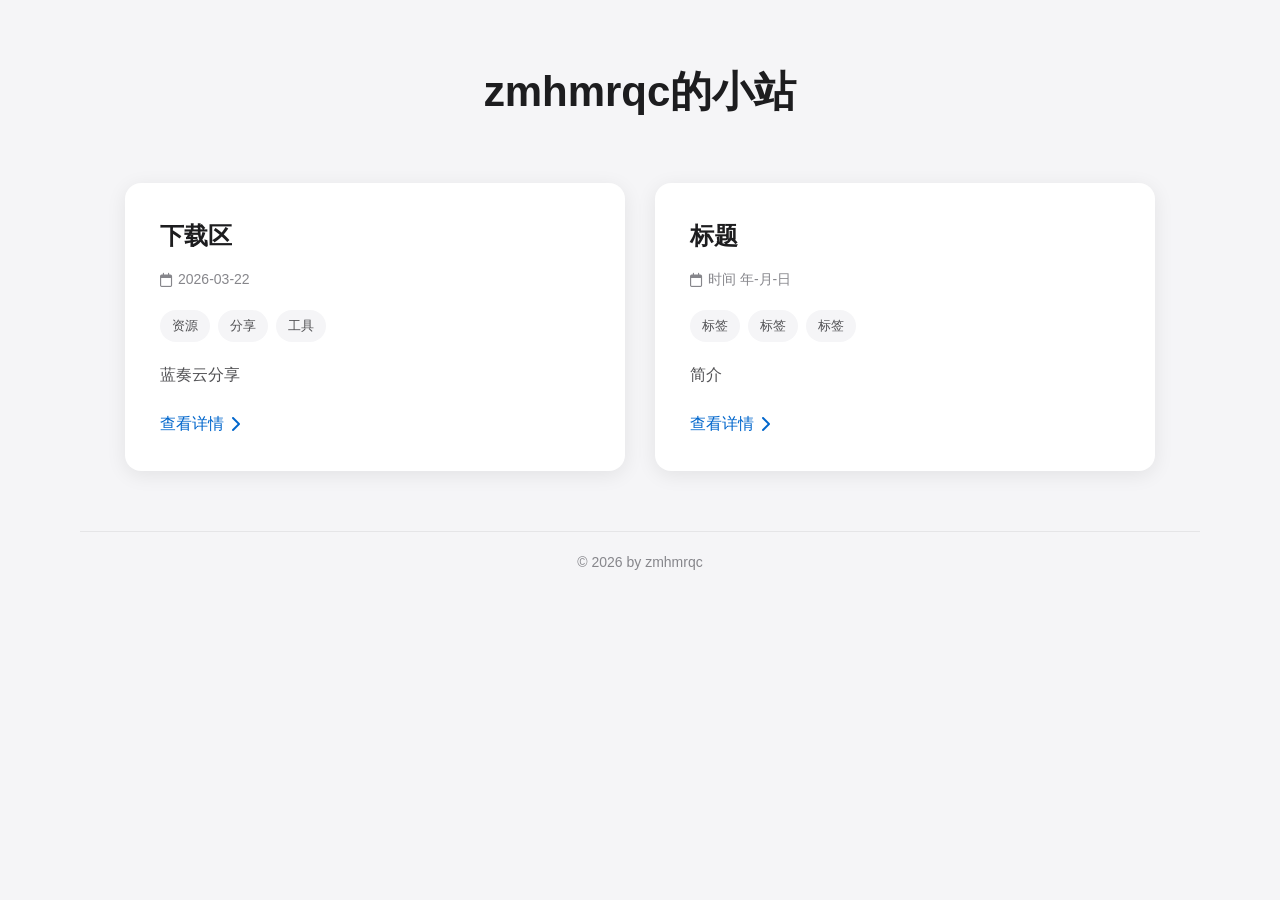
==== index.html @ 3173caaf "Add files via upload" ====
<!DOCTYPE html>
<html lang="zh-CN">
<head>
    <meta charset="UTF-8">
    <meta name="viewport" content="width=device-width, initial-scale=1.0">
    <title>zmhmrqc的小站</title>
    <style>
        * {
            margin: 0;
            padding: 0;
            box-sizing: border-box;
        }
        
        body {
            font-family: -apple-system, BlinkMacSystemFont, "Segoe UI", Roboto, sans-serif;
            background-color: #f5f5f7;
            color: #1d1d1f;
            line-height: 1.5;
            min-height: 100vh;
        }

        /* 页面主体 */
        .main-container {
            max-width: 1200px;
            margin: 0 auto;
            padding: 40px 20px;
        }

        /* 站点标题 */
        .site-title {
            font-size: 36px;
            font-weight: 700;
            margin: 0 0 50px;
            text-align: center;
            color: #1d1d1f;
        }

        /* 卡片容器 - 在电脑上并排显示 */
        .cards-container {
            display: flex;
            flex-wrap: wrap;
            gap: 30px;
            justify-content: center;
        }

        /* 文章卡片 */
        .article-card {
            background-color: #ffffff;
            border-radius: 16px;
            padding: 30px;
            box-shadow: 0 4px 20px rgba(0, 0, 0, 0.08);
            transition: all 0.3s ease;
            flex: 1;
            min-width: 300px;
            max-width: 500px;
        }
        
        .article-card:hover {
            transform: translateY(-5px);
            box-shadow: 0 8px 30px rgba(0, 0, 0, 0.12);
        }

        .article-title {
            font-size: 24px;
            font-weight: 700;
            margin: 0 0 15px;
            color: #1d1d1f;
        }

        .article-meta {
            display: flex;
            align-items: center;
            gap: 12px;
            font-size: 14px;
            color: #86868b;
            margin-bottom: 20px;
        }
        
        .article-date {
            display: inline-flex;
            align-items: center;
            gap: 6px;
        }

        .article-tags {
            display: flex;
            flex-wrap: wrap;
            gap: 8px;
            margin-bottom: 20px;
        }
        
        .tag {
            background-color: #f5f5f7;
            color: #515154;
            padding: 6px 12px;
            border-radius: 100px;
            font-size: 13px;
            font-weight: 500;
        }

        .article-content {
            color: #515154;
            font-size: 16px;
            line-height: 1.6;
            margin-bottom: 25px;
        }
        
        .read-more {
            color: #0066cc;
            text-decoration: none;
            font-weight: 500;
            font-size: 16px;
            display: inline-flex;
            align-items: center;
            gap: 6px;
            transition: color 0.2s ease;
        }
        
        .read-more:hover {
            color: #0052a3;
            text-decoration: underline;
        }

        /* 页脚 */
        .footer {
            text-align: center;
            margin-top: 60px;
            padding: 20px 0;
            color: #86868b;
            font-size: 14px;
            border-top: 1px solid #e5e5e7;
        }

        /* 响应式设计 */
        @media (max-width: 768px) {
            .main-container {
                padding: 20px 16px;
            }
            
            .site-title {
                font-size: 28px;
                margin-bottom: 30px;
            }
            
            .cards-container {
                flex-direction: column;
                gap: 20px;
            }
            
            .article-card {
                min-width: 100%;
                padding: 20px;
            }
            
            .article-title {
                font-size: 20px;
            }
        }
        
        @media (min-width: 1200px) {
            .main-container {
                padding: 60px 40px;
            }
            
            .site-title {
                font-size: 42px;
                margin-bottom: 60px;
            }
            
            .article-card {
                padding: 35px;
            }
        }
    </style>
    <link rel="stylesheet" href="https://cdnjs.cloudflare.com/ajax/libs/font-awesome/6.0.0/css/all.min.css">
</head>
<body>
    <div class="main-container">
        <!-- 站点标题 -->
        <h1 class="site-title">zmhmrqc的小站</h1>

        <!-- 卡片容器 -->
        <div class="cards-container">
            <!-- 文章卡片1 -->
            <article class="article-card">
                <h2 class="article-title">下载区</h2>
                <div class="article-meta">
                    <span class="article-date">
                        <i class="far fa-calendar"></i> 2026-03-22
                    </span>
                </div>
                <div class="article-tags">
                    <span class="tag">资源</span>
                    <span class="tag">分享</span>
                    <span class="tag">工具</span>
                </div>
                <div class="article-content">
                    蓝奏云分享
                </div>
                <a href="#" class="read-more">
                    查看详情 <i class="fas fa-chevron-right"></i>
                </a>
            </article>

            <!-- 文章卡片2 -->
            <article class="article-card">
                <h2 class="article-title">标题</h2>
                <div class="article-meta">
                    <span class="article-date">
                        <i class="far fa-calendar"></i> 时间 年-月-日
                    </span>
                </div>
                <div class="article-tags">
                    <span class="tag">标签</span>
                    <span class="tag">标签</span>
                    <span class="tag">标签</span>
                </div>
                <div class="article-content">
                    简介
                </div>
                <a href="#" class="read-more">
                    查看详情 <i class="fas fa-chevron-right"></i>
                </a>
            </article>
        </div>

        <!-- 页脚 -->
        <div class="footer">
            © 2026 by zmhmrqc
        </div>
    </div>
</body>
</html>
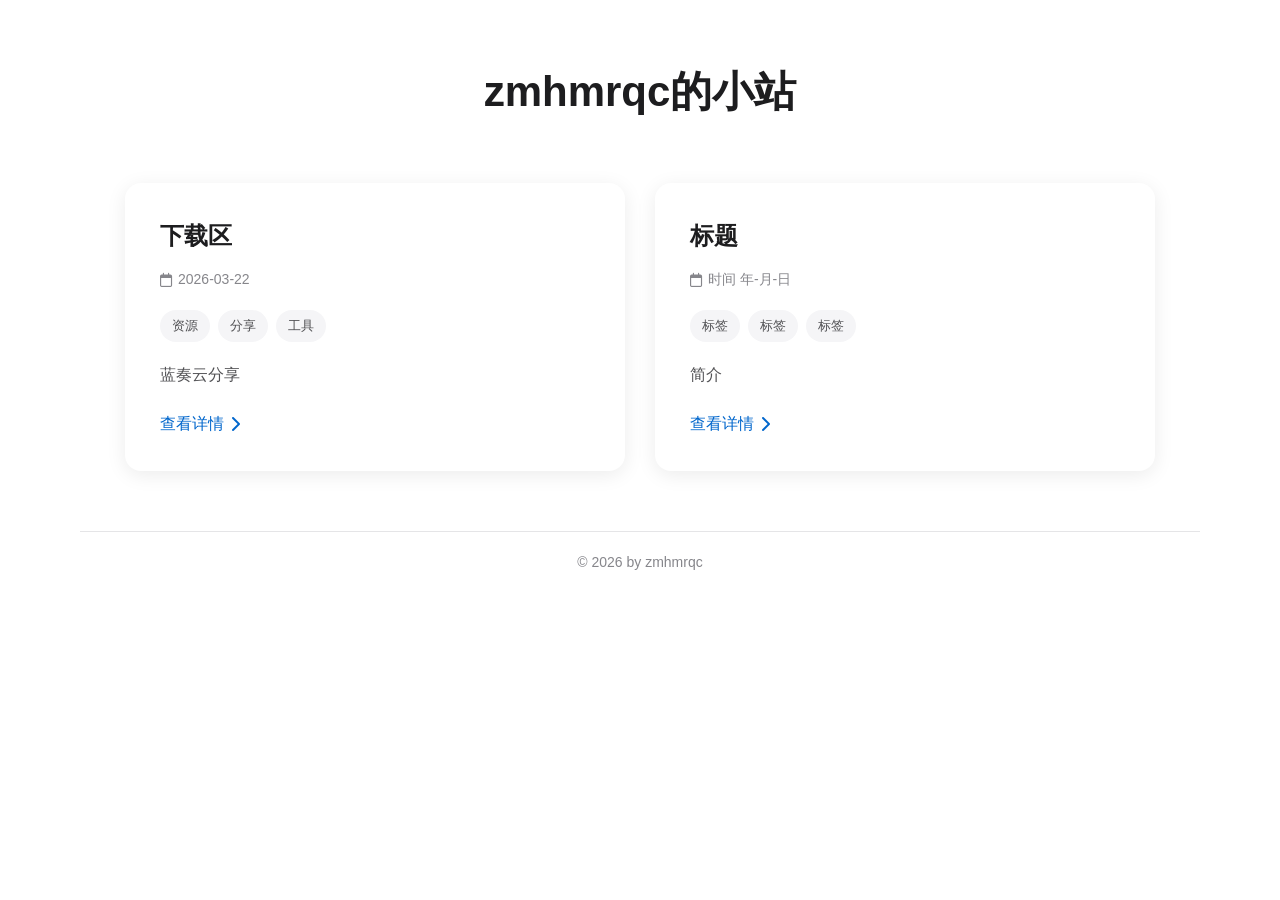
==== commit bdfbd5ca: "Add files via upload" ====
--- a/index.html
+++ b/index.html
@@ -173,6 +173,8 @@
         }
     </style>
     <link rel="stylesheet" href="https://cdnjs.cloudflare.com/ajax/libs/font-awesome/6.0.0/css/all.min.css">
+    <!-- 链接外部样式表，实现背景图片功能 -->
+    <link rel="stylesheet" href="style.css">
 </head>
 <body>
     <div class="main-container">
@@ -229,5 +231,7 @@
             © 2026 by zmhmrqc
         </div>
     </div>
+    <!-- 链接外部JavaScript文件 -->
+    <script src="script.js"></script>
 </body>
 </html>
--- a/style.css
+++ b/style.css
@@ -0,0 +1,20 @@
+/* 响应式背景图片样式 */
+/* 此文件仅处理背景图片，不修改原始HTML的其他样式 */
+
+body {
+    /* 覆盖HTML中内联样式定义的背景色，使用图片作为背景 */
+    background-color: transparent; /* 使原有背景色透明 */
+    background-image: url('images/a.jpg'); /* 默认：手机端背景 */
+    background-size: cover;           /* 覆盖整个视口 */
+    background-position: center center; /* 背景图居中 */
+    background-repeat: no-repeat;     /* 不重复 */
+    background-attachment: fixed;     /* 背景固定，增强沉浸感 */
+    min-height: 100vh;               /* 确保最小高度为整个视口 */
+}
+
+/* 当屏幕宽度大于等于768像素时，使用电脑端背景图 */
+@media (min-width: 768px) {
+    body {
+        background-image: url('images/pc.jpg'); /* 电脑端背景 */
+    }
+}
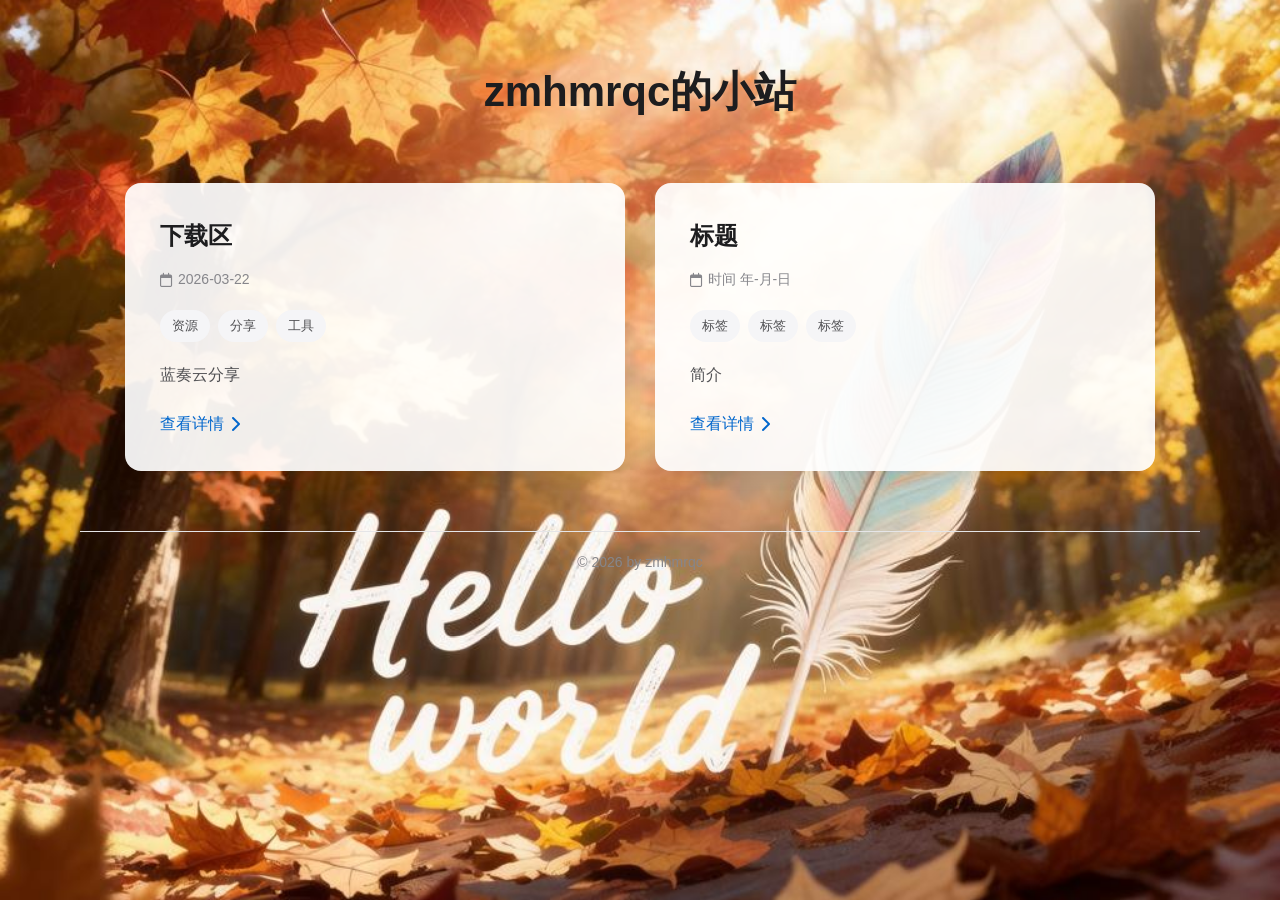
==== commit e8297a56: "Add files via upload" ====
--- a/index.html
+++ b/index.html
@@ -177,6 +177,9 @@
     <link rel="stylesheet" href="style.css">
 </head>
 <body>
+    <!-- 固定的背景层 - 确保背景图片完全不随页面滚动 -->
+    <div class="fixed-background"></div>
+    
     <div class="main-container">
         <!-- 站点标题 -->
         <h1 class="site-title">zmhmrqc的小站</h1>
--- a/style.css
+++ b/style.css
@@ -1,20 +1,37 @@
 /* 响应式背景图片样式 */
 /* 此文件仅处理背景图片，不修改原始HTML的其他样式 */
 
-body {
-    /* 覆盖HTML中内联样式定义的背景色，使用图片作为背景 */
-    background-color: transparent; /* 使原有背景色透明 */
-    background-image: url('images/a.jpg'); /* 默认：手机端背景 */
-    background-size: cover;           /* 覆盖整个视口 */
-    background-position: center center; /* 背景图居中 */
-    background-repeat: no-repeat;     /* 不重复 */
-    background-attachment: fixed;     /* 背景固定，增强沉浸感 */
-    min-height: 100vh;               /* 确保最小高度为整个视口 */
+/* 创建固定的背景层 - 确保背景图片完全不滚动 */
+.fixed-background {
+    position: fixed;      /* 固定定位 */
+    top: 0;
+    left: 0;
+    width: 100%;
+    height: 100%;
+    z-index: -1;         /* 确保在内容下方 */
+    
+    /* 默认：手机端背景 */
+    background-image: url('images/a.jpg');
+    background-size: cover;
+    background-position: center center;
+    background-repeat: no-repeat;
 }
 
 /* 当屏幕宽度大于等于768像素时，使用电脑端背景图 */
 @media (min-width: 768px) {
-    body {
+    .fixed-background {
         background-image: url('images/pc.jpg'); /* 电脑端背景 */
     }
 }
+
+/* 确保页面内容正常显示在背景上方 */
+body {
+    position: relative;  /* 创建新的堆叠上下文 */
+    z-index: 1;          /* 确保内容在背景上方 */
+    background: transparent !important; /* 移除原有背景色 */
+}
+
+/* 可选：如果背景图导致文字不易阅读，可稍微增强卡片背景 */
+.article-card {
+    background-color: rgba(255, 255, 255, 0.92);
+}
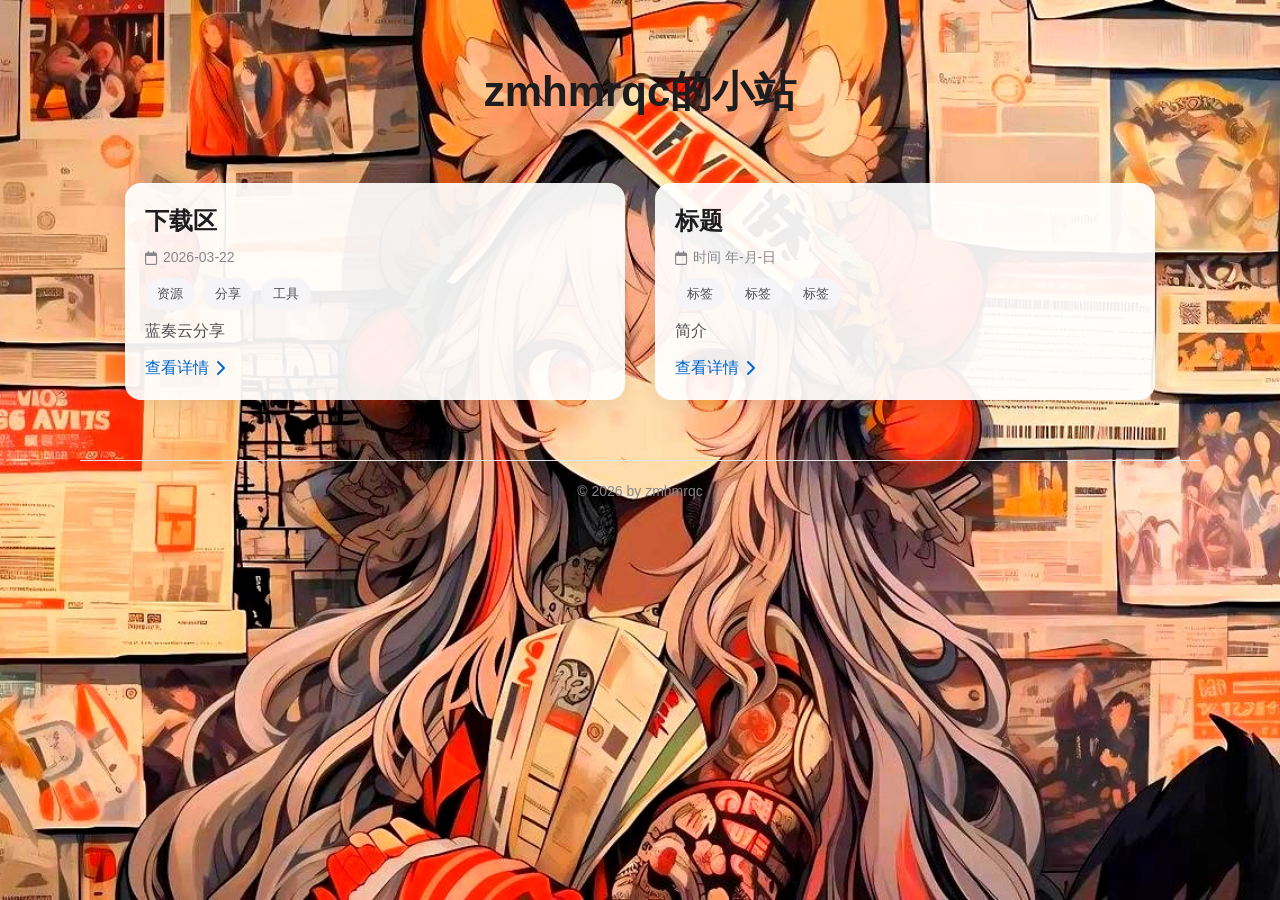
==== commit 0cd9188d: "Add files via upload" ====
--- a/index.html
+++ b/index.html
@@ -43,11 +43,11 @@
             justify-content: center;
         }
 
-        /* 文章卡片 */
+        /* 文章卡片 - 再次减小高度，接近1厘米 */
         .article-card {
             background-color: #ffffff;
             border-radius: 16px;
-            padding: 30px;
+            padding: 12px; /* 从16px减小到12px，大幅压缩 */
             box-shadow: 0 4px 20px rgba(0, 0, 0, 0.08);
             transition: all 0.3s ease;
             flex: 1;
@@ -60,20 +60,22 @@
             box-shadow: 0 8px 30px rgba(0, 0, 0, 0.12);
         }
 
+        /* 标题下边距再次减小 */
         .article-title {
             font-size: 24px;
             font-weight: 700;
-            margin: 0 0 15px;
+            margin: 0 0 8px; /* 从10px减小到8px */
             color: #1d1d1f;
         }
 
+        /* 元信息下边距再次减小 */
         .article-meta {
             display: flex;
             align-items: center;
             gap: 12px;
             font-size: 14px;
             color: #86868b;
-            margin-bottom: 20px;
+            margin-bottom: 10px; /* 从12px减小到10px */
         }
         
         .article-date {
@@ -82,11 +84,12 @@
             gap: 6px;
         }
 
+        /* 标签区域下边距再次减小 */
         .article-tags {
             display: flex;
             flex-wrap: wrap;
             gap: 8px;
-            margin-bottom: 20px;
+            margin-bottom: 10px; /* 从12px减小到10px */
         }
         
         .tag {
@@ -98,11 +101,12 @@
             font-weight: 500;
         }
 
+        /* 内容区域下边距和行高再次减小 */
         .article-content {
             color: #515154;
             font-size: 16px;
-            line-height: 1.6;
-            margin-bottom: 25px;
+            line-height: 1.4; /* 从1.45减小到1.4 */
+            margin-bottom: 14px; /* 从16px减小到14px */
         }
         
         .read-more {
@@ -131,7 +135,7 @@
             border-top: 1px solid #e5e5e7;
         }
 
-        /* 响应式设计 */
+        /* 响应式设计 - 移动端 */
         @media (max-width: 768px) {
             .main-container {
                 padding: 20px 16px;
@@ -149,7 +153,7 @@
             
             .article-card {
                 min-width: 100%;
-                padding: 20px;
+                padding: 12px; /* 移动端内边距保持12px */
             }
             
             .article-title {
@@ -157,6 +161,7 @@
             }
         }
         
+        /* 响应式设计 - 桌面大屏 */
         @media (min-width: 1200px) {
             .main-container {
                 padding: 60px 40px;
@@ -168,7 +173,7 @@
             }
             
             .article-card {
-                padding: 35px;
+                padding: 20px; /* 从24px减小到20px */
             }
         }
     </style>
